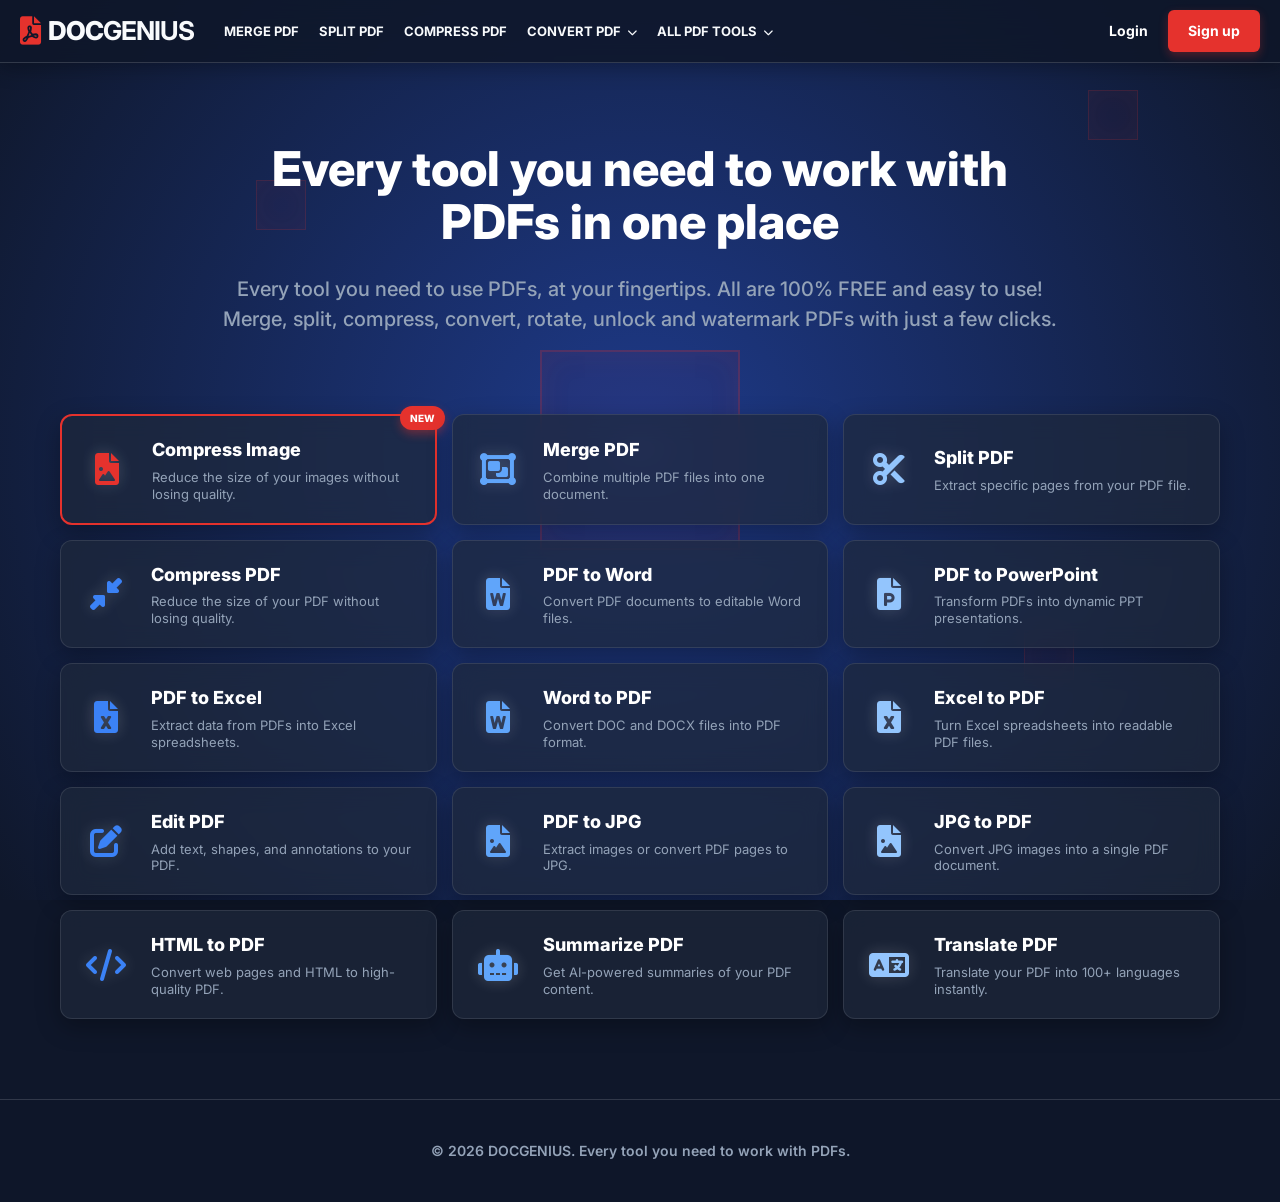
==== Backend/src/main/resources/static/index.html @ ec58b198 "Initial commit: DocGenius PDF Management Website" ====
<!DOCTYPE html>
<html lang="en">
<head>
    <meta charset="UTF-8">
    <meta name="viewport" content="width=device-width, initial-scale=1.0">
    <title>DocGenius - Every tool you need to work with PDFs</title>
    <link rel="stylesheet" href="style.css?v=1.1">
    <link rel="stylesheet" href="https://cdnjs.cloudflare.com/ajax/libs/font-awesome/6.0.0/css/all.min.css">
    <link href="https://fonts.googleapis.com/css2?family=Inter:wght@400;500;600;700;800&display=swap" rel="stylesheet">
</head>
<body>
    <div class="cube-container">
        <div class="cube">
            <div class="cube-face front">PDF</div>
            <div class="cube-face back">DOC</div>
            <div class="cube-face right">AI</div>
            <div class="cube-face left">GENIUS</div>
            <div class="cube-face top">DOCS</div>
            <div class="cube-face bottom">PDF</div>
        </div>
        <div class="small-cube c1">
            <div class="cube-face front"></div>
            <div class="cube-face back"></div>
            <div class="cube-face right"></div>
            <div class="cube-face left"></div>
            <div class="cube-face top"></div>
            <div class="cube-face bottom"></div>
        </div>
        <div class="small-cube c2">
            <div class="cube-face front"></div>
            <div class="cube-face back"></div>
            <div class="cube-face right"></div>
            <div class="cube-face left"></div>
            <div class="cube-face top"></div>
            <div class="cube-face bottom"></div>
        </div>
        <div class="small-cube c3">
            <div class="cube-face front"></div>
            <div class="cube-face back"></div>
            <div class="cube-face right"></div>
            <div class="cube-face left"></div>
            <div class="cube-face top"></div>
            <div class="cube-face bottom"></div>
        </div>
    </div>
    
    <nav class="navbar">
        <div class="nav-container" style="max-width: 1300px; margin: 0 auto; display: flex; align-items: center; justify-content: space-between; padding: 0 20px;">
            <div style="display: flex; align-items: center;">
                <a href="index.html" class="logo" style="text-decoration: none;">
                    <i class="fas fa-file-pdf"></i> <span>DOC<b>GENIUS</b></span>
                </a>
                <ul class="nav-menu">
                    <li><a href="tool.html?type=merge">MERGE PDF</a></li>
                    <li><a href="tool.html?type=split">SPLIT PDF</a></li>
                    <li><a href="tool.html?type=compress">COMPRESS PDF</a></li>
                    <li class="dropdown">
                        <a href="#">CONVERT PDF <i class="fas fa-chevron-down"></i></a>
                        <ul class="dropdown-menu">
                            <li><a href="tool.html?type=word-to-pdf"><i class="fas fa-file-word"></i> Word to PDF</a></li>
                            <li><a href="tool.html?type=jpg-to-pdf"><i class="fas fa-file-image"></i> JPG to PDF</a></li>
                            <li><a href="tool.html?type=excel-to-pdf"><i class="fas fa-file-excel"></i> Excel to PDF</a></li>
                            <li><a href="tool.html?type=html-to-pdf"><i class="fas fa-code"></i> HTML to PDF</a></li>
                            <li><a href="tool.html?type=pdf-to-word"><i class="fas fa-file-word"></i> PDF to Word</a></li>
                            <li><a href="tool.html?type=pdf-to-ppt"><i class="fas fa-file-powerpoint"></i> PDF to PPT</a></li>
                            <li><a href="tool.html?type=pdf-to-excel"><i class="fas fa-file-excel"></i> PDF to Excel</a></li>
                            <li><a href="tool.html?type=pdf-to-jpg"><i class="fas fa-file-image"></i> PDF to JPG</a></li>
                        </ul>
                    </li>
                    <li class="dropdown">
                        <a href="#">ALL PDF TOOLS <i class="fas fa-chevron-down"></i></a>
                        <ul class="dropdown-menu">
                            <li><a href="tool.html?type=merge"><i class="fas fa-object-group"></i> Merge PDF</a></li>
                            <li><a href="tool.html?type=split"><i class="fas fa-scissors"></i> Split PDF</a></li>
                            <li><a href="tool.html?type=compress"><i class="fas fa-compress-alt"></i> Compress PDF</a></li>
                            <li><a href="tool.html?type=edit"><i class="fas fa-edit"></i> Edit PDF</a></li>
                            <li><a href="tool.html?type=summarize"><i class="fas fa-robot"></i> Summarize PDF</a></li>
                            <li><a href="tool.html?type=translate"><i class="fas fa-language"></i> Translate PDF</a></li>
                        </ul>
                    </li>
                </ul>
            </div>
            <div class="nav-auth" id="navAuth">
                <a href="#" class="btn-login">Login</a>
                <a href="#" class="btn-signup">Sign up</a>
            </div>

            <!-- User Profile (Hidden by default) -->
            <div class="user-profile-container" id="userProfileContainer" style="display: none;">
                <div class="user-icon-btn" id="userIconBtn">
                    <i class="fas fa-user-circle"></i>
                </div>
                <div class="user-dropdown" id="userDropdown">
                    <div class="user-info-header">
                        <i class="fas fa-user-circle"></i>
                        <div class="user-details">
                            <span class="user-name">Vibhu Agarwal</span>
                            <span class="user-email">agarwalvibhu822@gmail.com</span>
                        </div>
                    </div>
                    <ul class="user-dropdown-menu">
                        <li><a href="#"><i class="fas fa-cog"></i> Account settings</a></li>
                        <li><a href="#"><i class="fas fa-users"></i> Team</a></li>
                        <li><a href="#"><i class="fas fa-signature"></i> Signatures</a></li>
                        <li><a href="#"><i class="fas fa-project-diagram"></i> Workflows</a></li>
                        <li><a href="#" class="premium-link"><i class="fas fa-star"></i> Upgrade to Premium</a></li>
                        <li class="divider"></li>
                        <li><a href="#" id="btnLogout"><i class="fas fa-sign-out-alt"></i> Log out</a></li>
                    </ul>
                </div>
            </div>
        </div>
    </nav>

    <header class="hero">
        <h1 id="heroTitle">Every tool you need to work with PDFs in one place</h1>
        <p id="heroText">Every tool you need to use PDFs, at your fingertips. All are 100% FREE and easy to use! Merge, split, compress, convert, rotate, unlock and watermark PDFs with just a few clicks.</p>
    </header>

    <main class="container" style="max-width: 1200px; margin: 40px auto; display: grid; grid-template-columns: repeat(auto-fill, minmax(280px, 1fr)); gap: 15px; padding: 0 20px;">
        <!-- Image Compressor (NEW POSITION - FIRST) -->
        <a href="tool.html?type=compress-image" class="card" id="imgCompressCard" style="border: 2px solid var(--primary-red); position: relative; overflow: visible;">
            <div style="position: absolute; top: -10px; right: -10px; background: var(--primary-red); color: white; padding: 4px 10px; border-radius: 20px; font-size: 10px; font-weight: 800; z-index: 10; box-shadow: 0 4px 10px rgba(229,50,45,0.4);">NEW</div>
            <div class="card-icon"><i class="fas fa-file-image" style="color: #e5322d;"></i></div>
            <div class="card-content">
                <h3>Compress Image</h3>
                <p>Reduce the size of your images without losing quality.</p>
            </div>
        </a>

        <!-- Merge PDF -->
        <a href="tool.html?type=merge" class="card">
            <div class="card-icon"><i class="fas fa-object-group" style="color: #60a5fa;"></i></div>
            <div class="card-content">
                <h3>Merge PDF</h3>
                <p>Combine multiple PDF files into one document.</p>
            </div>
        </a>

        <!-- Split PDF -->
        <a href="tool.html?type=split" class="card">
            <div class="card-icon"><i class="fas fa-scissors" style="color: #93c5fd;"></i></div>
            <div class="card-content">
                <h3>Split PDF</h3>
                <p>Extract specific pages from your PDF file.</p>
            </div>
        </a>

        <!-- Compress PDF -->
        <a href="tool.html?type=compress" class="card">
            <div class="card-icon"><i class="fas fa-compress-alt" style="color: #3b82f6;"></i></div>
            <div class="card-content">
                <h3>Compress PDF</h3>
                <p>Reduce the size of your PDF without losing quality.</p>
            </div>
        </a>

        <!-- PDF to Word -->
        <a href="tool.html?type=pdf-to-word" class="card">
            <div class="card-icon"><i class="fas fa-file-word" style="color: #60a5fa;"></i></div>
            <div class="card-content">
                <h3>PDF to Word</h3>
                <p>Convert PDF documents to editable Word files.</p>
            </div>
        </a>

        <!-- PDF to PowerPoint -->
        <a href="tool.html?type=pdf-to-ppt" class="card">
            <div class="card-icon"><i class="fas fa-file-powerpoint" style="color: #93c5fd;"></i></div>
            <div class="card-content">
                <h3>PDF to PowerPoint</h3>
                <p>Transform PDFs into dynamic PPT presentations.</p>
            </div>
        </a>

        <!-- PDF to Excel -->
        <a href="tool.html?type=pdf-to-excel" class="card">
            <div class="card-icon"><i class="fas fa-file-excel" style="color: #3b82f6;"></i></div>
            <div class="card-content">
                <h3>PDF to Excel</h3>
                <p>Extract data from PDFs into Excel spreadsheets.</p>
            </div>
        </a>

        <!-- Word to PDF -->
        <a href="tool.html?type=word-to-pdf" class="card">
            <div class="card-icon"><i class="fas fa-file-word" style="color: #60a5fa;"></i></div>
            <div class="card-content">
                <h3>Word to PDF</h3>
                <p>Convert DOC and DOCX files into PDF format.</p>
            </div>
        </a>

        <!-- Excel to PDF -->
        <a href="tool.html?type=excel-to-pdf" class="card">
            <div class="card-icon"><i class="fas fa-file-excel" style="color: #93c5fd;"></i></div>
            <div class="card-content">
                <h3>Excel to PDF</h3>
                <p>Turn Excel spreadsheets into readable PDF files.</p>
            </div>
        </a>

        <!-- Edit PDF -->
        <a href="tool.html?type=edit" class="card">
            <div class="card-icon"><i class="fas fa-edit" style="color: #3b82f6;"></i></div>
            <div class="card-content">
                <h3>Edit PDF</h3>
                <p>Add text, shapes, and annotations to your PDF.</p>
            </div>
        </a>

        <!-- PDF to JPG -->
        <a href="tool.html?type=pdf-to-jpg" class="card">
            <div class="card-icon"><i class="fas fa-file-image" style="color: #60a5fa;"></i></div>
            <div class="card-content">
                <h3>PDF to JPG</h3>
                <p>Extract images or convert PDF pages to JPG.</p>
            </div>
        </a>

        <!-- JPG to PDF -->
        <a href="tool.html?type=jpg-to-pdf" class="card">
            <div class="card-icon"><i class="fas fa-file-image" style="color: #93c5fd;"></i></div>
            <div class="card-content">
                <h3>JPG to PDF</h3>
                <p>Convert JPG images into a single PDF document.</p>
            </div>
        </a>

        <!-- HTML to PDF -->
        <a href="tool.html?type=html-to-pdf" class="card">
            <div class="card-icon"><i class="fas fa-code" style="color: #3b82f6;"></i></div>
            <div class="card-content">
                <h3>HTML to PDF</h3>
                <p>Convert web pages and HTML to high-quality PDF.</p>
            </div>
        </a>

        <!-- Summarize PDF -->
        <a href="tool.html?type=summarize" class="card">
            <div class="card-icon"><i class="fas fa-robot" style="color: #60a5fa;"></i></div>
            <div class="card-content">
                <h3>Summarize PDF</h3>
                <p>Get AI-powered summaries of your PDF content.</p>
            </div>
        </a>

        <!-- Translate PDF -->
        <a href="tool.html?type=translate" class="card">
            <div class="card-icon"><i class="fas fa-language" style="color: #93c5fd;"></i></div>
            <div class="card-content">
                <h3>Translate PDF</h3>
                <p>Translate your PDF into 100+ languages instantly.</p>
            </div>
        </a>


    </main>

    <footer class="tool-footer" style="padding: 40px 0; background: var(--glass); margin-top: 80px; border-top: 1px solid var(--glass-border);">
        <div style="max-width: 1200px; margin: 0 auto; text-align: center; color: var(--text-muted); font-size: 14px; font-weight: 600;">
            <p>&copy; 2026 DOCGENIUS. Every tool you need to work with PDFs.</p>
        </div>
    </footer>

    <!-- Google Account Chooser Modal -->
    <div id="googleChooserModal" class="modal">
        <div class="modal-content google-chooser">
            <div class="google-header">
                <img src="https://www.gstatic.com/firebasejs/ui/2.0.0/images/auth/google.svg" alt="Google">
                <span>Sign in with Google</span>
            </div>
            <div class="chooser-container">
                <div class="chooser-logo">
                    <i class="fas fa-file-pdf"></i> <span>DOC<b>GENIUS</b></span>
                </div>
                <h3>Choose an account</h3>
                <p>to continue to <b>DocGenius</b></p>

                <div class="account-list">
                    <div class="account-item" onclick="simulateLogin('Vibhu Agarwal', 'agarwalvibhu822@gmail.com')">
                        <div class="account-avatar">V</div>
                        <div class="account-info">
                            <span class="account-name">Vibhu Agarwal</span>
                            <span class="account-email">agarwalvibhu822@gmail.com</span>
                        </div>
                    </div>
                    <div class="account-item" onclick="simulateLogin('Vibhu Agarwal', 'vibhu10a11056@gmail.com')">
                        <div class="account-avatar">V</div>
                        <div class="account-info">
                            <span class="account-name">Vibhu Agarwal</span>
                            <span class="account-email">vibhu10a11056@gmail.com</span>
                        </div>
                    </div>
                    <div class="account-item" onclick="simulateLogin('Movies', 'cinemaentertainment387@gmail.com')">
                        <div class="account-avatar">M</div>
                        <div class="account-info">
                            <span class="account-name">Movies</span>
                            <span class="account-email">cinemaentertainment387@gmail.com</span>
                        </div>
                    </div>
                </div>

                <div class="use-another">
                    <i class="fas fa-user-circle"></i>
                    <span>Use another account</span>
                </div>

                <div class="chooser-footer">
                    Before using this app, you can review DocGenius's <a href="#">Privacy Policy</a> and <a href="#">Terms of Service</a>.
                </div>
            </div>
        </div>
    </div>
    <!-- Forgot Password Modal -->
    <div id="forgotPasswordModal" class="modal">
        <div class="modal-content auth-modal">
            <span class="close-modal">&times;</span>
            <div class="auth-container">
                <div class="auth-logo">
                    <i class="fas fa-file-pdf"></i> <span>DOC<b>GENIUS</b></span>
                </div>
                <h2>Reset your password</h2>
                <p class="auth-description">Enter your email and check your inbox for instructions. Please also check your spam folder.</p>
                
                <form id="forgotPasswordForm">
                    <div class="input-group">
                        <i class="far fa-envelope"></i>
                        <input type="email" id="forgotEmail" placeholder="Your email" required>
                    </div>
                    
                    <button type="submit" class="btn-auth-submit">Send</button>
                </form>

                <p class="auth-footer">
                    Already member? <a href="#" id="backToLogin">Log in</a>
                </p>
            </div>
        </div>
    </div>
    <div id="loginModal" class="modal">
        <div class="modal-content auth-modal">
            <span class="close-modal">&times;</span>
            <div class="auth-container">
                <h2 id="authTitle">Login to your account</h2>
                
                <div class="social-auth">
                    <button class="btn-google">
                        <img src="https://www.gstatic.com/firebasejs/ui/2.0.0/images/auth/google.svg" alt="Google">
                        <span>Google</span>
                    </button>
                </div>

                <div class="auth-divider">
                    <span>or</span>
                </div>

                <form id="authForm">
                    <div class="input-group">
                        <i class="far fa-envelope"></i>
                        <input type="email" id="authEmail" placeholder="Enter your email" required>
                    </div>
                    <div class="input-group">
                        <i class="fas fa-lock"></i>
                        <input type="password" id="authPassword" placeholder="Password" required>
                    </div>
                    
                    <a href="#" class="forgot-link">Forgot your password?</a>
                    
                    <button type="submit" id="authSubmitBtn" class="btn-auth-submit">Log in</button>
                </form>

                <p class="auth-footer">
                    <span id="authFooterText">Don't have an account?</span> 
                    <a href="#" id="toggleAuth">Create an account</a>
                </p>
            </div>
        </div>
    </div>

    <script src="script.js"></script>
</body>
</html>
---- Backend/src/main/resources/static/style.css ----
:root {
    --primary-red: #e5322d;
    --primary-dark: #c02824;
    --text-dark: #f8fafc;
    --text-muted: #94a3b8;
    --bg-deep: #0f172a;
    --white: #ffffff;
    --border-color: rgba(255, 255, 255, 0.1);
    --shadow: 0 10px 30px rgba(0, 0, 0, 0.3);
    --glass: rgba(15, 23, 42, 0.85);
    --glass-border: rgba(255, 255, 255, 0.15);
}

* {
    margin: 0;
    padding: 0;
    box-sizing: border-box;
}

body {
    font-family: 'Inter', sans-serif;
    background: transparent;
    color: var(--text-dark);
    line-height: 1.6;
    min-height: 100vh;
    position: relative;
    overflow-x: hidden;
}

html {
    background: var(--bg-deep);
}

/* 3D Cube Background */
.cube-container {
    position: fixed;
    top: 0;
    left: 0;
    width: 100%;
    height: 100%;
    z-index: -1;
    perspective: 1000px;
    background: radial-gradient(circle at center, #1e3a8a 0%, #0f172a 100%);
    overflow: hidden;
}

.cube {
    position: absolute;
    width: 200px;
    height: 200px;
    top: 50%;
    left: 50%;
    margin-top: -100px;
    margin-left: -100px;
    transform-style: preserve-3d;
    animation: rotateCube 20s infinite linear;
    opacity: 0.4;
}

.cube-face {
    position: absolute;
    width: 200px;
    height: 200px;
    border: 2px solid rgba(229, 50, 45, 0.4);
    background: rgba(229, 50, 45, 0.05);
    display: flex;
    align-items: center;
    justify-content: center;
    font-size: 20px;
    box-shadow: inset 0 0 30px rgba(229, 50, 45, 0.1);
    color: rgba(255, 255, 255, 0.2);
}

.front  { transform: rotateY(0deg) translateZ(100px); }
.back   { transform: rotateY(180deg) translateZ(100px); }
.right  { transform: rotateY(90deg) translateZ(100px); }
.left   { transform: rotateY(-90deg) translateZ(100px); }
.top    { transform: rotateX(90deg) translateZ(100px); }
.bottom { transform: rotateX(-90deg) translateZ(100px); }

@keyframes rotateCube {
    0% { transform: rotateX(0deg) rotateY(0deg) rotateZ(0deg) translate(0, 0); }
    25% { transform: rotateX(90deg) rotateY(45deg) rotateZ(30deg) translate(100px, -50px); }
    50% { transform: rotateX(180deg) rotateY(90deg) rotateZ(60deg) translate(-50px, 100px); }
    75% { transform: rotateX(270deg) rotateY(135deg) rotateZ(90deg) translate(-100px, -50px); }
    100% { transform: rotateX(360deg) rotateY(180deg) rotateZ(120deg) translate(0, 0); }
}

/* Floating small cubes */
.small-cube {
    position: absolute;
    width: 50px;
    height: 50px;
    transform-style: preserve-3d;
    animation: floatCube 15s infinite ease-in-out;
    opacity: 0.3;
}

.small-cube .cube-face {
    width: 50px;
    height: 50px;
    border-width: 1px;
}

.small-cube.c1 { top: 20%; left: 20%; animation-delay: 0s; }
.small-cube.c2 { top: 70%; left: 80%; animation-delay: -5s; }
.small-cube.c3 { top: 10%; left: 85%; animation-delay: -10s; }

@keyframes floatCube {
    0%, 100% { transform: translateY(0) rotateX(0) rotateY(0); }
    50% { transform: translateY(-100px) rotateX(180deg) rotateY(180deg); }
}

.nav-menu li {
    position: relative;
}

.dropdown-menu {
    position: absolute;
    top: 100%;
    left: 0;
    background: rgba(15, 23, 42, 0.95);
    backdrop-filter: blur(20px);
    min-width: 220px;
    padding: 10px 0;
    border-radius: 12px;
    border: 1px solid rgba(255, 255, 255, 0.1);
    box-shadow: 0 10px 30px rgba(0,0,0,0.5);
    display: none;
    z-index: 1001;
    list-style: none;
    margin: 0;
}

.nav-menu li:hover .dropdown-menu {
    display: block;
    animation: fadeInDown 0.3s ease;
}

@keyframes fadeInDown {
    from { opacity: 0; transform: translateY(-10px); }
    to { opacity: 1; transform: translateY(0); }
}

.dropdown-menu li {
    padding: 0;
}

.dropdown-menu a {
    display: flex;
    align-items: center;
    gap: 12px;
    padding: 12px 20px;
    color: #fff !important;
    font-size: 13px !important;
    font-weight: 600 !important;
    text-transform: none !important;
    transition: all 0.2s ease;
}

.dropdown-menu a:hover {
    background: rgba(37, 99, 235, 0.2);
    color: #60a5fa !important;
    padding-left: 25px;
}

.dropdown-menu i {
    width: 20px;
    font-size: 16px;
    color: #60a5fa;
}

/* Modal Styles */
.modal {
    display: none;
    position: fixed;
    z-index: 2000;
    left: 0;
    top: 0;
    width: 100%;
    height: 100%;
    background-color: rgba(0,0,0,0.6);
    backdrop-filter: blur(5px);
}

.modal-content {
    background-color: #ffffff !important;
    margin: 10vh auto;
    padding: 0;
    border-radius: 12px;
    width: 100%;
    max-width: 450px;
    position: relative;
    box-shadow: 0 15px 50px rgba(0,0,0,0.3);
    overflow: hidden;
}

.auth-modal {
    background-color: #ffffff !important;
    color: #333333 !important;
}

.auth-container h2 {
    font-size: 24px;
    font-weight: 700;
    margin-bottom: 20px;
    color: #333;
}

.auth-description {
    font-size: 14px;
    color: #666;
    margin-bottom: 25px;
    line-height: 1.5;
}

.close-modal {
    position: absolute;
    right: 20px;
    top: 15px;
    color: #999999 !important;
    font-size: 28px;
    font-weight: bold;
    cursor: pointer;
    z-index: 10;
}

.close-modal:hover {
    color: #333333 !important;
}

.auth-container {
    padding: 40px;
    text-align: center;
    background-color: #ffffff !important;
}

.social-auth {
    display: flex;
    justify-content: center;
    margin-bottom: 25px;
}

.btn-google {
    display: flex;
    align-items: center;
    justify-content: center;
    gap: 10px;
    width: 100%;
    max-width: 250px;
    margin: 0 auto;
    padding: 12px;
    border: 1px solid #ddd;
    border-radius: 6px;
    background: #ffffff !important;
    color: #555555 !important;
    font-weight: 600;
    font-size: 16px;
    cursor: pointer;
    transition: all 0.3s ease;
}

.btn-google:hover {
    background: #f8f9fa !important;
    border-color: #ccc;
    box-shadow: 0 2px 8px rgba(0,0,0,0.1);
}

.btn-google img {
    width: 20px !important;
    height: 20px !important;
    object-fit: contain;
}

.auth-divider {
    position: relative;
    margin: 25px 0;
    text-align: center;
}

.auth-divider::before {
    content: "";
    position: absolute;
    top: 50%;
    left: 0;
    width: 100%;
    height: 1px;
    background: #eee;
    z-index: 1;
}

.auth-divider span {
    position: relative;
    background: #fff;
    padding: 0 15px;
    color: #999;
    font-size: 14px;
    z-index: 2;
}

.input-group {
    position: relative;
    margin-bottom: 15px;
}

.input-group i {
    position: absolute;
    left: 15px;
    top: 50%;
    transform: translateY(-50%);
    color: #999;
}

.input-group input {
    width: 100%;
    padding: 12px 15px 12px 45px;
    border: 1px solid #ddd;
    border-radius: 6px;
    font-size: 15px;
    outline: none;
    transition: all 0.3s ease;
    background: #fff !important;
    color: #333 !important;
}

.input-group input:focus {
    border-color: var(--primary-red);
    box-shadow: 0 0 0 3px rgba(229, 50, 45, 0.1);
}

.forgot-link {
    display: block;
    text-align: center;
    margin: 15px 0 25px;
    color: var(--primary-red);
    text-decoration: none;
    font-size: 14px;
    font-weight: 500;
}

.forgot-link:hover {
    text-decoration: underline;
}

.btn-auth-submit {
    width: 100%;
    padding: 14px;
    background: var(--primary-red);
    color: #fff;
    border: none;
    border-radius: 6px;
    font-size: 16px;
    font-weight: 700;
    cursor: pointer;
    transition: all 0.3s ease;
    box-shadow: 0 4px 12px rgba(229, 50, 45, 0.2);
}

.btn-auth-submit:hover {
    background: var(--primary-dark);
    transform: translateY(-1px);
    box-shadow: 0 6px 15px rgba(229, 50, 45, 0.3);
}

.auth-footer {
    margin-top: 30px;
    font-size: 14px;
    color: #666;
}

.auth-footer a {
    color: var(--primary-red);
    text-decoration: none;
    font-weight: 600;
}

.auth-footer a:hover {
    text-decoration: underline;
}
/* Summary Workspace Styles */
#summaryWorkspaceSection:not(.active) {
    display: none;
}

.summary-layout {
    display: flex;
    width: 100%;
    height: 100%;
    background: #111827; /* Darker background for modern feel */
}

.summary-pdf-view {
    flex: 1;
    background: #374151;
    overflow-y: auto;
    display: flex;
    flex-direction: column;
    align-items: center;
    position: relative;
}

.viewer-controls {
    position: sticky;
    top: 0;
    z-index: 10;
    background: rgba(17, 24, 39, 0.9);
    backdrop-filter: blur(10px);
    width: 100%;
    padding: 10px 20px;
    display: flex;
    align-items: center;
    justify-content: center;
    gap: 20px;
    border-bottom: 1px solid rgba(255, 255, 255, 0.1);
    color: #fff;
    font-size: 14px;
}

.btn-icon {
    background: transparent;
    border: none;
    color: #fff;
    cursor: pointer;
    padding: 8px;
    border-radius: 4px;
    transition: background 0.2s;
}

.btn-icon:hover {
    background: rgba(255, 255, 255, 0.1);
}

.zoom-controls {
    display: flex;
    align-items: center;
    gap: 10px;
    margin-left: 20px;
    padding-left: 20px;
    border-left: 1px solid rgba(255, 255, 255, 0.1);
}

.pdf-container {
    padding: 40px;
    display: flex;
    flex-direction: column;
    align-items: center;
    gap: 20px;
    width: 100%;
}

.pdf-container canvas {
    box-shadow: 0 20px 50px rgba(0,0,0,0.5);
    background: white;
    max-width: 100%;
}

.summary-ai-pane {
    width: 450px;
    background: #ffffff;
    display: flex;
    flex-direction: column;
    box-shadow: -10px 0 30px rgba(0,0,0,0.2);
    z-index: 5;
    color: #1f2937;
}

.summary-tabs {
    display: flex;
    background: #f3f4f6;
    padding: 5px;
}

.tab-btn {
    flex: 1;
    padding: 12px;
    border: none;
    background: transparent;
    font-weight: 700;
    font-size: 14px;
    color: #6b7280;
    cursor: pointer;
    border-radius: 6px;
    transition: all 0.3s;
}

.tab-btn.active {
    background: #ffffff;
    color: var(--primary-red);
    box-shadow: 0 2px 8px rgba(0,0,0,0.05);
}

.tab-content {
    display: none;
    flex: 1;
    flex-direction: column;
    overflow: hidden;
}

.tab-content.active {
    display: flex;
}

/* Translation Sidebar Styles */
.lang-group {
    margin-bottom: 20px;
}

.lang-group label {
    display: block;
    font-size: 14px;
    font-weight: 600;
    margin-bottom: 8px;
    color: #cbd5e1;
}

.lang-select {
    width: 100%;
    padding: 12px;
    background: rgba(255, 255, 255, 0.1);
    border: 1px solid rgba(255, 255, 255, 0.2);
    border-radius: 8px;
    color: #fff;
    font-size: 15px;
    outline: none;
    cursor: pointer;
    appearance: none;
    background-image: url("data:image/svg+xml;charset=UTF-8,%3csvg xmlns='http://www.w3.org/2000/svg' viewBox='0 0 24 24' fill='none' stroke='white' stroke-width='2' stroke-linecap='round' stroke-linejoin='round'%3e%3cpolyline points='6 9 12 15 18 9'%3e%3c/polyline%3e%3c/svg%3e");
    background-repeat: no-repeat;
    background-position: right 15px center;
    background-size: 14px;
    padding-right: 40px;
}

.lang-select option {
    background: #1e293b;
    color: #fff;
}

.swap-btn-container {
    display: flex;
    justify-content: center;
    margin: -10px 0 10px;
}

.swap-btn {
    background: var(--primary-red);
    color: #fff;
    border: none;
    width: 36px;
    height: 36px;
    border-radius: 50%;
    display: flex;
    align-items: center;
    justify-content: center;
    cursor: pointer;
    box-shadow: 0 4px 10px rgba(229, 50, 45, 0.3);
    transition: all 0.3s;
    z-index: 2;
}

.swap-btn:hover {
    transform: rotate(180deg) scale(1.1);
    background: var(--primary-dark);
}

.layout-section {
    margin-top: 30px;
    border-top: 1px solid rgba(255, 255, 255, 0.1);
    padding-top: 20px;
}

.layout-section h3 {
    font-size: 14px;
    text-transform: uppercase;
    color: #94a3b8;
    margin-bottom: 15px;
    letter-spacing: 1px;
}

.layout-option {
    display: flex;
    gap: 15px;
    padding: 15px;
    background: rgba(255, 255, 255, 0.05);
    border-radius: 10px;
    border: 1px solid rgba(255, 255, 255, 0.1);
    cursor: pointer;
}

.layout-option.active {
    border-color: var(--primary-red);
    background: rgba(229, 50, 45, 0.1);
}

.radio-circle {
    width: 20px;
    height: 20px;
    border: 2px solid #94a3b8;
    border-radius: 50%;
    margin-top: 2px;
    position: relative;
}

.layout-option.active .radio-circle {
    border-color: var(--primary-red);
}

.layout-option.active .radio-circle::after {
    content: "";
    position: absolute;
    top: 50%;
    left: 50%;
    transform: translate(-50%, -50%);
    width: 10px;
    height: 10px;
    background: var(--primary-red);
    border-radius: 50%;
}

.layout-text b {
    display: block;
    font-size: 15px;
    margin-bottom: 5px;
}

.layout-text p {
    font-size: 12px;
    color: #94a3b8;
    line-height: 1.4;
}

.btn-translate {
    display: flex;
    align-items: center;
    justify-content: center;
    gap: 15px;
    background: var(--primary-red);
    color: #fff;
    border: none;
    padding: 20px;
    font-size: 18px;
    font-weight: 700;
    cursor: pointer;
    transition: all 0.3s;
    width: 100%;
    border-radius: 0 0 15px 15px;
}

.btn-translate:hover {
    background: var(--primary-dark);
}

/* Info Box */
.info-box {
    display: flex;
    gap: 12px;
    padding: 15px;
    background: rgba(37, 99, 235, 0.1);
    border-radius: 10px;
    border: 1px solid rgba(37, 99, 235, 0.2);
    margin-bottom: 25px;
}

.info-box i {
    color: #60a5fa;
    margin-top: 3px;
}

.info-box span {
    font-size: 13px;
    color: #cbd5e1;
    line-height: 1.5;
}

/* ... existing styles ... */

.summary-header, .chat-header {
    padding: 25px 30px;
    border-bottom: 1px solid #f3f4f6;
}

.ai-badge {
    display: inline-flex;
    align-items: center;
    gap: 6px;
    background: #fee2e2;
    color: #ef4444;
    padding: 4px 12px;
    border-radius: 20px;
    font-size: 10px;
    font-weight: 800;
    margin-bottom: 12px;
    text-transform: uppercase;
}

.summary-header h2, .chat-header h3 {
    font-size: 20px;
    font-weight: 800;
    color: #111827;
}

.summary-content-scroll {
    flex: 1;
    overflow-y: auto;
    padding: 30px;
}

.summary-points {
    list-style: none;
    padding: 0;
}

.summary-points li {
    position: relative;
    padding-left: 28px;
    margin-bottom: 18px;
    font-size: 15px;
    line-height: 1.6;
    color: #4b5563;
}

.summary-points li::before {
    content: "\f058"; /* FontAwesome check-circle */
    font-family: "Font Awesome 6 Free";
    font-weight: 900;
    position: absolute;
    left: 0;
    color: #10b981;
    font-size: 18px;
}

.summary-actions {
    padding: 20px 30px;
    border-top: 1px solid #f3f4f6;
}

.chat-history {
    flex: 1;
    overflow-y: auto;
    padding: 20px;
    display: flex;
    flex-direction: column;
    gap: 15px;
    background: #f9fafb;
}

.chat-msg {
    max-width: 85%;
    padding: 12px 16px;
    border-radius: 12px;
    font-size: 14px;
    line-height: 1.5;
    position: relative;
}

.chat-msg.user {
    align-self: flex-end;
    background: var(--primary-red);
    color: white;
    border-bottom-right-radius: 2px;
}

.chat-msg.ai {
    align-self: flex-start;
    background: white;
    color: #1f2937;
    border: 1px solid #e5e7eb;
    border-bottom-left-radius: 2px;
    box-shadow: 0 2px 5px rgba(0,0,0,0.05);
}

.chat-input-wrapper {
    padding: 20px;
    background: white;
    border-top: 1px solid #f3f4f6;
}

.chat-input-container {
    display: flex;
    align-items: center;
    background: #f3f4f6;
    border-radius: 12px;
    padding: 8px 12px;
    gap: 10px;
}

#chatInput {
    flex: 1;
    border: none;
    background: transparent;
    padding: 8px;
    font-size: 14px;
    outline: none;
    color: #1f2937;
}

.btn-send-chat {
    width: 35px;
    height: 35px;
    border-radius: 8px;
    background: var(--primary-red);
    color: white;
    border: none;
    cursor: pointer;
    display: flex;
    align-items: center;
    justify-content: center;
    transition: all 0.3s;
}

.btn-send-chat:hover {
    background: var(--primary-dark);
    transform: scale(1.05);
}

/* HTML to PDF Workspace Styles */
#htmlWorkspaceSection:not(.active) {
    display: none;
}

.html-layout {
    display: flex;
    width: 100%;
    height: 100%;
    background: #f8f9fa;
}

.html-preview-view {
    flex: 1;
    background: #525659;
    display: flex;
    flex-direction: column;
    overflow: hidden;
}

.preview-status-bar {
    background: #333;
    padding: 8px 20px;
    display: flex;
    align-items: center;
    gap: 10px;
    color: #fff;
    font-size: 12px;
}

.status-dot {
    width: 8px;
    height: 8px;
    background: #10b981;
    border-radius: 50%;
}

.html-preview-container {
    flex: 1;
    padding: 20px;
    overflow-y: auto;
    display: flex;
    justify-content: center;
    background: #4b5563; /* Slightly darker to make the mockup pop */
}

.website-mockup {
    width: 100%;
    max-width: 1200px; /* Increased width */
    background: #fff;
    border-radius: 8px;
    box-shadow: 0 30px 60px rgba(0,0,0,0.4);
    display: flex;
    flex-direction: column;
    overflow: hidden;
    height: fit-content;
    min-height: 85vh; /* Much taller */
    align-self: flex-start;
}

.mockup-header {
    background: #f1f3f4;
    padding: 10px 15px;
    display: flex;
    align-items: center;
    gap: 15px;
    border-bottom: 1px solid #ddd;
}

.mockup-dots {
    display: flex;
    gap: 6px;
}

.mockup-dots span {
    width: 10px;
    height: 10px;
    border-radius: 50%;
    background: #ccc;
}

.mockup-address {
    flex: 1;
    background: #fff;
    border-radius: 15px;
    padding: 4px 15px;
    font-size: 12px;
    color: #666;
    border: 1px solid #ddd;
}

.mockup-body {
    flex: 1;
    position: relative;
    background: #fff;
    min-height: 800px;
    display: flex;
    flex-direction: column;
}

#htmlPreviewImage {
    width: 100%;
    height: auto;
    display: block;
    object-fit: contain;
}

.loader-spinner {
    width: 40px;    height: 40px;
    border: 4px solid #f3f4f6;
    border-top: 4px solid var(--primary-red);
    border-radius: 50%;
    animation: spin 1s linear infinite;
    margin-bottom: 20px;
}

@keyframes spin {
    0% { transform: rotate(0deg); }
    100% { transform: rotate(360deg); }
}

.preview-overlay {
    position: absolute;
    top: 0;
    left: 0;
    width: 100%;
    height: 100%;
    background: #fff;
    display: flex;
    flex-direction: column;
    align-items: center;
    justify-content: center;
    gap: 10px;
    color: #4b5563;
    z-index: 5;
}

.preview-overlay i {
    font-size: 48px;
}

.html-settings-pane {
    width: 400px;
    background: #fff;
    border-left: 1px solid #ddd;
    display: flex;
    flex-direction: column;
    box-shadow: -5px 0 20px rgba(0,0,0,0.05);
}

.settings-header {
    padding: 25px 30px;
    border-bottom: 1px solid #eee;
}

.settings-header h2 {
    font-size: 20px;
    font-weight: 800;
    color: #333;
}

.settings-content {
    flex: 1;
    padding: 30px;
    overflow-y: auto;
}

.setting-group {
    margin-bottom: 25px;
}

.setting-group label {
    display: block;
    font-size: 14px;
    font-weight: 700;
    color: #666;
    margin-bottom: 10px;
    text-transform: uppercase;
    letter-spacing: 0.5px;
}

.url-display-box {
    display: flex;
    align-items: center;
    justify-content: space-between;
    background: #f9fafb;
    border: 1px solid #e5e7eb;
    padding: 10px 15px;
    border-radius: 8px;
    font-size: 14px;
    color: #111827;
}

.btn-edit-url {
    background: transparent;
    border: none;
    color: var(--primary-red);
    cursor: pointer;
    font-size: 16px;
    padding: 4px;
}

.settings-select {
    width: 100%;
    padding: 12px;
    border: 1px solid #e5e7eb;
    border-radius: 8px;
    font-size: 14px;
    outline: none;
    background: #fff;
}

.checkbox-group {
    display: flex;
    align-items: center;
    gap: 10px;
    font-size: 14px;
    color: #4b5563;
}

.checkbox-group i {
    color: #9ca3af;
    cursor: help;
}

.orientation-toggle {
    display: flex;
    gap: 10px;
}

.orient-option {
    flex: 1;
    display: flex;
    flex-direction: column;
    align-items: center;
    justify-content: center;
    gap: 10px;
    padding: 15px;
    border: 2px solid #f3f4f6;
    border-radius: 12px;
    cursor: pointer;
    transition: all 0.2s;
}

.orient-option i {
    font-size: 24px;
    color: #9ca3af;
}

.orient-option span {
    font-size: 12px;
    font-weight: 700;
    color: #9ca3af;
}

.orient-option.active {
    border-color: var(--primary-red);
    background: #fff5f5;
}

.orient-option.active i, .orient-option.active span {
    color: var(--primary-red);
}

.landscape-icon {
    transform: rotate(90deg);
}

.settings-footer {
    padding: 30px;
    border-top: 1px solid #eee;
}

/* HTML Modal Styles */
.html-modal {
    max-width: 600px !important;
}

.html-modal-container {
    padding: 30px 40px;
}

.html-modal-container h2 {
    font-size: 24px;
    margin-bottom: 25px;
    color: #333;
    text-align: center;
}

.html-modal-tabs {
    display: flex;
    border-bottom: 1px solid #eee;
    margin-bottom: 25px;
}

.html-tab {
    padding: 10px 20px;
    font-weight: 700;
    color: #666;
    border-bottom: 2px solid transparent;
    cursor: pointer;
}

.html-tab.active {
    color: var(--primary-red);
    border-bottom-color: var(--primary-red);
}

.html-modal-body p {
    font-size: 14px;
    font-weight: 600;
    color: #555;
    margin-bottom: 10px;
}

.url-input-wrapper {
    position: relative;
    display: flex;
    align-items: center;
}

.url-input-wrapper i {
    position: absolute;
    left: 15px;
    color: #999;
}

.url-input-wrapper input {
    width: 100%;
    padding: 14px 15px 14px 45px;
    border: 1px solid #ddd;
    border-radius: 8px;
    font-size: 16px;
    outline: none;
}

.url-input-wrapper input:focus {
    border-color: var(--primary-red);
}

.html-modal-footer {
    margin-top: 30px;
    display: flex;
    justify-content: flex-end;
}

.html-modal-footer .btn-auth-submit {
    width: auto;
    padding: 12px 40px;
}

.nav-auth {
    display: flex;
    align-items: center;
    gap: 20px;
}

.btn-login {
    text-decoration: none;
    color: #fff;
    font-size: 14px;
    font-weight: 700;
}

.btn-signup {
    background: var(--primary-red);
    color: #fff;
    padding: 10px 20px;
    border-radius: 6px;
    text-decoration: none;
    font-weight: 700;
    font-size: 14px;
    box-shadow: 0 4px 10px rgba(229, 50, 45, 0.3);
    transition: all 0.3s ease;
}

.btn-signup:hover {
    background: var(--primary-dark);
    transform: translateY(-1px);
}

.user-profile-container {
    position: relative;
    display: flex;
    align-items: center;
}

.user-icon-btn {
    font-size: 32px;
    color: #fff;
    cursor: pointer;
    opacity: 0.9;
    transition: opacity 0.3s;
}

.user-icon-btn:hover {
    opacity: 1;
}

.user-dropdown {
    display: none;
    position: absolute;
    top: 100%;
    right: 0;
    width: 280px;
    background: #fff;
    border-radius: 12px;
    box-shadow: 0 10px 40px rgba(0,0,0,0.2);
    margin-top: 15px;
    z-index: 1002;
    overflow: hidden;
    animation: fadeInDown 0.3s ease;
}

.user-dropdown.active {
    display: block;
}

.user-info-header {
    padding: 20px;
    background: #f8f9fa;
    display: flex;
    align-items: center;
    gap: 15px;
    border-bottom: 1px solid #eee;
}

.user-info-header i {
    font-size: 40px;
    color: #ccc;
}

.user-details {
    display: flex;
    flex-direction: column;
}

.user-name {
    font-weight: 700;
    color: #333;
    font-size: 15px;
}

.user-email {
    font-size: 12px;
    color: #777;
}

.user-dropdown-menu {
    list-style: none;
    padding: 10px 0;
}

.user-dropdown-menu li a {
    display: flex;
    align-items: center;
    gap: 12px;
    padding: 12px 20px;
    color: #555;
    text-decoration: none;
    font-size: 14px;
    font-weight: 500;
    transition: all 0.2s;
}

.user-dropdown-menu li a:hover {
    background: #f0f4ff;
    color: var(--primary-red);
}

.user-dropdown-menu i {
    width: 20px;
    color: #999;
}

.premium-link {
    color: #d4af37 !important;
}

.premium-link i {
    color: #d4af37 !important;
}

.divider {
    height: 1px;
    background: #eee;
    margin: 10px 0;
}

/* Google Chooser Modal */
.google-chooser {
    max-width: 480px !important;
    background: #1a1a1a !important;
    color: #fff !important;
    border-radius: 8px !important;
}

.google-header {
    display: flex; 
    align-items: center;
    gap: 10px;
    padding: 15px 20px;
    border-bottom: 1px solid #333;
    font-size: 14px;
}

.google-header img {
    width: 18px;
}

.chooser-container {
    padding: 40px;
    text-align: center;
}

.chooser-logo {
    font-size: 24px;
    margin-bottom: 20px;
}

.chooser-logo i {
    color: var(--primary-red);
}

.chooser-container h3 {
    font-size: 24px;
    margin-bottom: 5px;
}

.chooser-container p {
    color: #aaa;
    margin-bottom: 30px;
}

.account-list {
    text-align: left;
    margin-bottom: 20px;
}

.account-item {
    display: flex;
    align-items: center;
    gap: 15px;
    padding: 12px 0;
    border-bottom: 1px solid #333;
    cursor: pointer;
    transition: background 0.2s;
}

.account-item:hover {
    background: rgba(255, 255, 255, 0.05);
}

.account-avatar {
    width: 32px;
    height: 32px;
    background: #3b82f6;
    border-radius: 50%;
    display: flex;
    align-items: center;
    justify-content: center;
    font-weight: 700;
    font-size: 14px;
}

.account-info {
    display: flex;
    flex-direction: column;
}

.account-name {
    font-weight: 600;
    font-size: 14px;
}

.account-email {
    font-size: 12px;
    color: #888;
}

.use-another {
    display: flex;
    align-items: center;
    gap: 15px;
    padding: 15px 0;
    color: #fff;
    font-size: 14px;
    cursor: pointer;
}

.use-another i {
    font-size: 24px;
    color: #888;
}

.chooser-footer {
    margin-top: 40px;
    font-size: 12px;
    color: #666;
    line-height: 1.4;
    text-align: left;
}

.chooser-footer a {
    color: #3b82f6;
    text-decoration: none;
}

.navbar {
    background: var(--glass);
    backdrop-filter: blur(15px);
    padding: 10px 0;
    position: sticky;
    top: 0;
    z-index: 1000;
    box-shadow: 0 4px 20px rgba(0,0,0,0.3);
    border-bottom: 1px solid var(--glass-border);
}

.logo {
    font-size: 26px;
    font-weight: 800;
    display: flex; align-items: center;
    gap: 8px;
    color: var(--text-dark);
    letter-spacing: -1px;
}

.logo i {
    color: var(--primary-red);
    font-size: 28px;
}

.nav-menu {
    display: flex;
    list-style: none;
    gap: 20px;
    margin-left: 30px;
}

.nav-menu a {
    text-decoration: none;
    color: var(--text-dark);
    font-size: 13px;
    font-weight: 700;
    text-transform: uppercase;
    transition: color 0.3s;
}

.dropdown i {
    font-size: 10px;
    margin-left: 4px;
}

/* Hero Section Refinement */
.hero {
    text-align: center;
    padding: 80px 20px 40px;
    max-width: 900px;
    margin: 0 auto;
}

.hero h1 {
    font-size: 48px;
    font-weight: 800;
    margin-bottom: 25px;
    color: #fff;
    line-height: 1.1;
}

.hero p {
    font-size: 20px;
    color: var(--text-muted);
    line-height: 1.5;
    font-weight: 500;
}

/* Card Refinement - Horizontal Blue Glass Style */
.card {
    background: rgba(30, 41, 59, 0.7);
    backdrop-filter: blur(12px);
    padding: 20px;
    border-radius: 12px;
    text-align: left;
    transition: all 0.3s ease;
    border: 1px solid rgba(255, 255, 255, 0.1);
    cursor: pointer;
    display: flex;
    flex-direction: row;
    align-items: center;
    gap: 20px;
    box-shadow: 0 8px 25px rgba(0,0,0,0.3);
    text-decoration: none;
    color: #fff;
    min-height: 100px;
}

.card:hover {
    transform: translateY(-5px) scale(1.02);
    box-shadow: 0 15px 35px rgba(0,0,0,0.5);
    border-color: #60a5fa;
    background: rgba(30, 41, 59, 0.9);
}

.card-icon {
    font-size: 32px;
    width: 50px;
    height: 50px;
    flex-shrink: 0;
    display: flex;
    align-items: center;
    justify-content: center;
    text-shadow: 0 0 15px rgba(255, 255, 255, 0.2);
}

.card-content {
    display: flex;
    flex-direction: column;
    gap: 4px;
}

.card h3 {
    font-size: 18px;
    font-weight: 800;
    margin-bottom: 0;
    color: #fff;
}

.card p {
    font-size: 13px;
    line-height: 1.3;
    color: #94a3b8;
    margin: 0;
}

.drop-text {
    font-size: 14px;
    color: #fff;
    opacity: 0.8;
}

#uploadSection:not(.active) .upload-area {
    display: none;
}

/* Tool Page Styles */
.tool-page-body {
    display: flex;
    flex-direction: column;
    min-height: 100vh;
}

.tool-container {
    flex: 1;
    display: flex;
    flex-direction: column;
    align-items: center;
    justify-content: center;
    padding: 80px 20px;
    text-align: center;
    position: relative;
    z-index: 1;
}

.tool-header h1 {
    font-size: 52px;
    font-weight: 800;
    color: #fff;
    margin-bottom: 20px;
}

.tool-header p {
    font-size: 22px;
    color: var(--text-muted);
    margin-bottom: 60px;
    max-width: 700px;
    line-height: 1.4;
}

.upload-area {
    display: flex;
    flex-direction: column;
    align-items: center;
    gap: 20px;
}

.upload-wrapper {
    display: flex;
    align-items: center;
    gap: 15px;
    position: relative;
}

.btn-primary-large {
    background: var(--primary-red);
    color: white;
    font-size: 28px;
    font-weight: 700;
    padding: 24px 70px;
    border: none;
    border-radius: 12px;
    cursor: pointer;
    box-shadow: 0 10px 20px rgba(229, 50, 45, 0.3);
    transition: all 0.3s cubic-bezier(0.175, 0.885, 0.32, 1.275);
}

.btn-primary-large:hover {
    transform: translateY(-5px);
    box-shadow: 0 15px 30px rgba(229, 50, 45, 0.4);
    background: var(--primary-dark);
}

.cloud-options {
    display: flex;
    flex-direction: column;
    gap: 8px;
}

.cloud-btn {
    width: 40px;
    height: 40px;
    border-radius: 50%;
    border: none;
    background: var(--white);
    color: var(--primary-red);
    cursor: pointer;
    display: flex;
    align-items: center;
    justify-content: center;
    font-size: 18px;
    transition: all 0.3s;
    box-shadow: 0 4px 10px rgba(0,0,0,0.2);
}

.cloud-btn:hover {
    transform: scale(1.1);
}

.tool-footer {
    background: var(--glass);
    backdrop-filter: blur(10px);
    padding: 20px 0;
    border-top: 1px solid var(--glass-border);
}

#uploadSection:not(.active) .upload-area,
#uploadSection:not(.active) .tool-header {
    display: none;
}

#loadingSection:not(.active) .loading-content {
    display: none;
}

#downloadSection:not(.active) .download-container {
    display: none;
}

.preview-layout {
    display: flex;
    width: 100%;
    height: calc(100vh - 140px);
    gap: 0;
}

#previewSection:not(.active) .preview-layout {
    display: none;
}

.preview-main {
    flex: 1;
    background: rgba(255, 255, 255, 0.05);
    backdrop-filter: blur(10px);
    padding: 40px;
    overflow-y: auto;
    position: relative;
    border-radius: 0;
    display: flex;
    align-items: center;
    justify-content: center;
}

.preview-sidebar {
    width: 380px;
    background: var(--glass);
    backdrop-filter: blur(15px);
    padding: 30px;
    display: flex;
    flex-direction: column;
    text-align: left;
    border-left: 1px solid var(--glass-border);
    border-radius: 0;
    justify-content: flex-end;
}

.file-item-preview {
    background: white;
    padding: 30px;
    border-radius: 8px;
    box-shadow: 0 10px 30px rgba(0,0,0,0.2);
    text-align: center;
    width: 220px;
    position: relative;
}

.file-item-preview .file-icon {
    font-size: 80px;
    color: var(--primary-red);
    margin-bottom: 20px;
}

.file-item-preview .file-name {
    color: #333;
    font-weight: 600;
    font-size: 14px;
}

.btn-process {
    background: var(--primary-red);
    color: white;
    border: none;
    padding: 25px;
    border-radius: 12px;
    font-size: 24px;
    font-weight: 700;
    cursor: pointer;
    display: flex;
    align-items: center;
    justify-content: space-between;
    transition: background 0.3s;
    box-shadow: 0 10px 20px rgba(229, 50, 45, 0.3);
    width: 100%;
}

.btn-process:hover {
    background: var(--primary-dark);
}

/* Loading Spinner for Image 4 */
.loading-spinner {
    width: 100px;
    height: 100px;
    border: 10px solid rgba(255, 255, 255, 0.1);
    border-top: 10px solid var(--primary-red);
    border-radius: 50%;
    animation: spin 1s linear infinite;
}

@keyframes spin {
    0% { transform: rotate(0deg); }
    100% { transform: rotate(360deg); }
}

/* Success Section for Image 5 */
.download-container {
    max-width: 900px;
    margin: 0 auto;
    width: 100%;
}

.download-main-row {
    display: flex;
    align-items: center;
    justify-content: center;
    gap: 30px;
    margin: 40px 0;
}

.btn-download-large {
    background: var(--primary-red);
    color: white;
    padding: 25px 60px;
    border-radius: 12px;
    font-size: 32px;
    font-weight: 700;
    border: none;
    cursor: pointer;
    display: flex;
    align-items: center;
    gap: 20px;
    box-shadow: 0 10px 30px rgba(229, 50, 45, 0.4);
}

.file-grid {
    display: flex;
    flex-direction: column;
    gap: 30px;
    width: 100%;
}

.continue-to-section {
    background: var(--white);
    padding: 40px;
    border-radius: 12px;
    margin-top: 50px;
    color: #333;
    text-align: left;
}

.continue-to-section h3 {
    margin-bottom: 30px;
    font-size: 20px;
    color: #444;
}

.continue-grid {
    display: grid;
    grid-template-columns: repeat(3, 1fr);
    gap: 20px;
}

.continue-card {
    display: flex;
    align-items: center;
    gap: 15px;
    padding: 15px;
    border: 1px solid #eee;
    border-radius: 8px;
    text-decoration: none;
    color: #333;
    font-weight: 600;
    transition: all 0.3s;
}

.continue-card:hover {
    border-color: var(--primary-red);
    background: #fff5f5;
    transform: translateY(-2px);
}

.continue-card i {
    font-size: 24px;
}

.icon-blue { color: #339af0; }
.icon-red { color: #ff6b6b; }
.icon-purple { color: #845ef7; }
.icon-green { color: #51cf66; }
.icon-orange { color: #ff922b; }

/* Edit PDF Workspace Styles */
#editWorkspaceSection {
    width: 100vw;
    height: calc(100vh - 70px);
    display: flex;
    flex-direction: column;
    padding: 0;
    background: #f0f2f5;
    color: #333;
    position: fixed;
    top: 70px;
    left: 0;
    z-index: 1001;
}

#editWorkspaceSection:not(.active) {
    display: none;
}

.edit-toolbar {
    height: 60px;
    background: #fff;
    border-bottom: 1px solid #ddd;
    display: flex;
    align-items: center;
    padding: 0 20px;
    gap: 30px;
    box-shadow: 0 2px 10px rgba(0,0,0,0.05);
}

.toolbar-group {
    display: flex;
    align-items: center;
    gap: 8px;
    padding-right: 20px;
    border-right: 1px solid #eee;
}

.toolbar-group:last-child {
    border-right: none;
}

.tool-btn {
    width: 36px;
    height: 36px;
    border: 1px solid transparent;
    background: transparent;
    border-radius: 6px;
    cursor: pointer;
    display: flex;
    align-items: center;
    justify-content: center;
    color: #555;
    transition: all 0.2s;
}

.tool-btn:hover {
    background: #f0f0f0;
    color: var(--primary-red);
}

.tool-btn.active {
    background: #fff0f0;
    color: var(--primary-red);
    border-color: #ffdada;
}

.toolbar-select {
    padding: 6px 10px;
    border: 1px solid #ddd;
    border-radius: 6px;
    font-size: 13px;
    outline: none;
}

.toolbar-color {
    width: 30px;
    height: 30px;
    padding: 0;
    border: 1px solid #ddd;
    border-radius: 4px;
    cursor: pointer;
}

.edit-layout {
    flex: 1;
    display: flex;
    overflow: hidden;
}

.edit-pages-sidebar {
    width: 200px;
    background: #e9ecef;
    padding: 20px;
    overflow-y: auto;
    display: flex;
    flex-direction: column;
    gap: 20px;
    border-right: 1px solid #ddd;
}

.page-thumb {
    width: 100%;
    aspect-ratio: 1 / 1.4;
    background: white;
    border: 2px solid transparent;
    border-radius: 4px;
    cursor: pointer;
    box-shadow: 0 2px 5px rgba(0,0,0,0.1);
    display: flex;
    flex-direction: column;
    align-items: center;
    justify-content: center;
    position: relative;
}

.page-thumb.active {
    border-color: var(--primary-red);
}

.page-thumb canvas {
    max-width: 90%;
    max-height: 80%;
}

.page-number {
    position: absolute;
    bottom: 5px;
    font-size: 11px;
    color: #888;
}

.edit-canvas-area {
    flex: 1;
    background: #525659;
    padding: 40px;
    overflow: auto;
    display: flex;
    justify-content: center;
    align-items: flex-start;
}

.canvas-wrapper {
    background: white;
    box-shadow: 0 10px 40px rgba(0,0,0,0.3);
    position: relative;
}

.edit-layers-sidebar {
    width: 300px;
    background: #fff;
    border-left: 1px solid #ddd;
    padding: 20px;
    display: flex;
    flex-direction: column;
    box-shadow: -5px 0 15px rgba(0,0,0,0.05);
}

.info-alert {
    background: #e7f5ff;
    color: #1971c2;
    padding: 12px;
    border-radius: 8px;
    font-size: 13px;
    display: flex;
    gap: 10px;
    margin-bottom: 20px;
}

.layers-list {
    flex: 1;
    overflow-y: auto;
}

.layer-item {
    display: flex;
    align-items: center;
    gap: 12px;
    padding: 12px;
    border: 1px solid #eee;
    border-radius: 6px;
    margin-bottom: 8px;
    background: #fafafa;
    cursor: move;
}

.layer-item:hover {
    background: #f0f0f0;
}

.layer-icon {
    width: 30px;
    height: 30px;
    background: #fff;
    border: 1px solid #ddd;
    border-radius: 4px;
    display: flex;
    align-items: center;
    justify-content: center;
    font-size: 12px;
}

.layer-text {
    flex: 1;
    font-size: 13px;
    white-space: nowrap;
    overflow: hidden;
    text-overflow: ellipsis;
}

.layer-actions {
    display: flex;
    gap: 8px;
    color: #888;
}

.layer-actions i:hover {
    color: var(--primary-red);
    cursor: pointer;
}
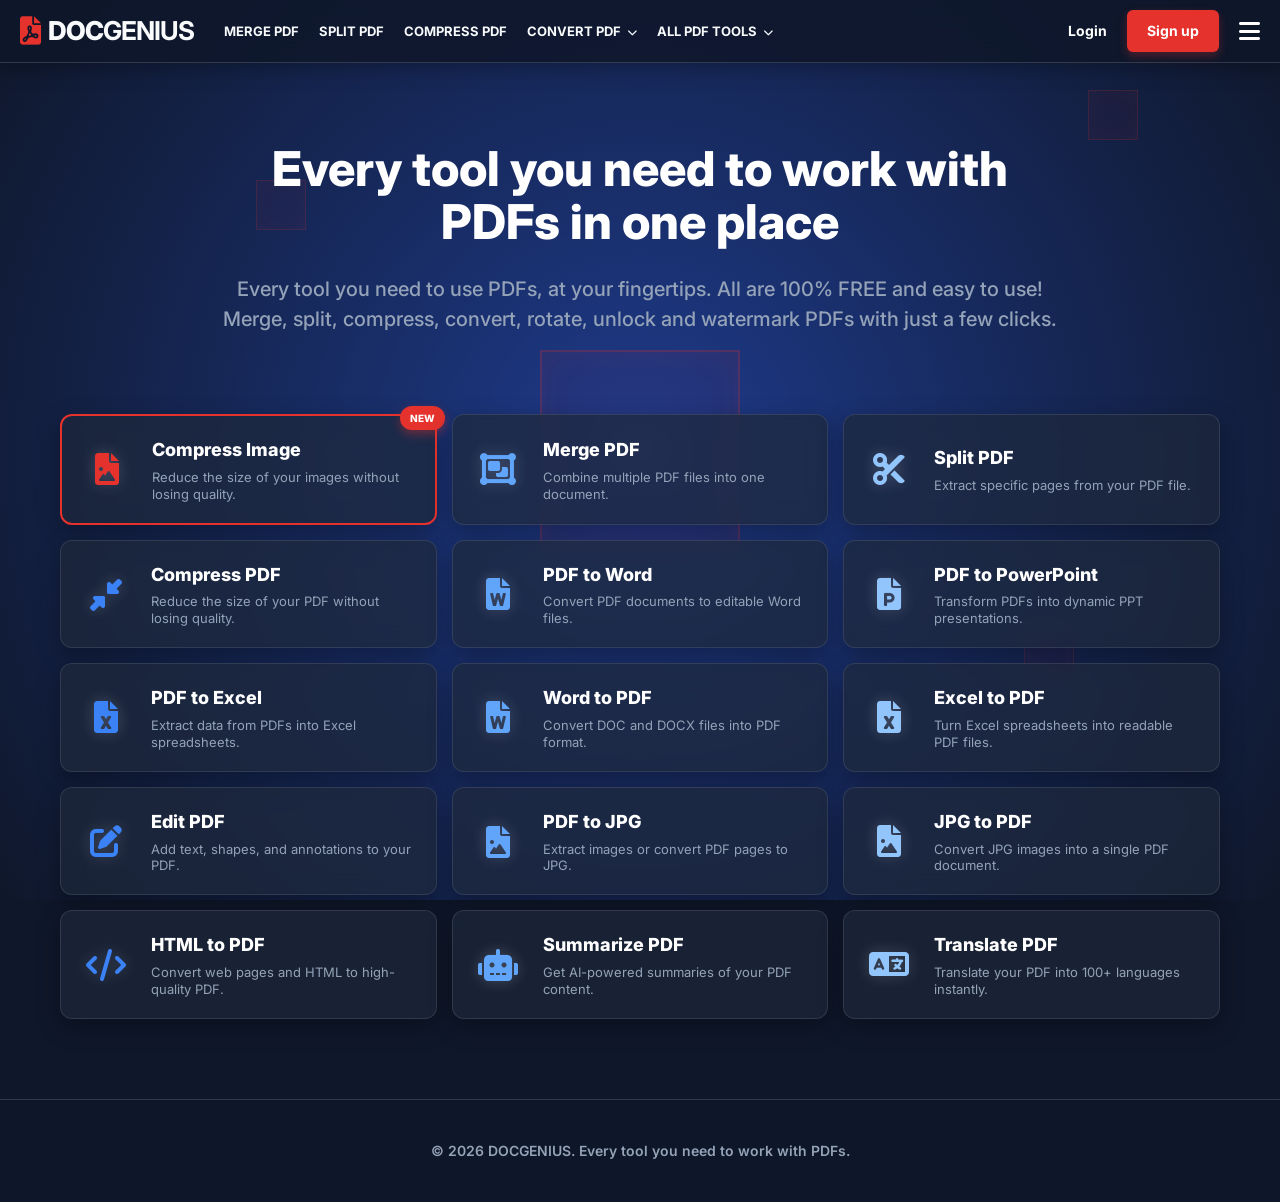
==== commit 38f3eac3: "Optimize website for mobile and tablets: Responsive grid, mobile nav, and touch-friendly UI" ====
--- a/Backend/src/main/resources/static/index.html
+++ b/Backend/src/main/resources/static/index.html
@@ -83,6 +83,7 @@
             <div class="nav-auth" id="navAuth">
                 <a href="#" class="btn-login">Login</a>
                 <a href="#" class="btn-signup">Sign up</a>
+                <i class="fas fa-bars mobile-menu-btn" id="mobileMenuBtn"></i>
             </div>
 
             <!-- User Profile (Hidden by default) -->
--- a/Backend/src/main/resources/static/style.css
+++ b/Backend/src/main/resources/static/style.css
@@ -672,6 +672,142 @@
     line-height: 1.5;
 }
 
+/* Mobile Responsive Optimization */
+@media (max-width: 1024px) {
+    .nav-menu {
+        display: none; /* Hide desktop menu on tablets/phones */
+    }
+    
+    .container {
+        grid-template-columns: repeat(auto-fill, minmax(240px, 1fr));
+        gap: 12px;
+        padding: 0 15px;
+    }
+    
+    .hero h1 {
+        font-size: 32px;
+    }
+    
+    .hero p {
+        font-size: 16px;
+        padding: 0 20px;
+    }
+
+    .edit-layout {
+        flex-direction: column;
+    }
+
+    .edit-pages-sidebar {
+        width: 100%;
+        height: 120px;
+        flex-direction: row;
+        border-right: none;
+        border-bottom: 1px solid #ddd;
+    }
+
+    .page-thumb {
+        width: 80px;
+        flex-shrink: 0;
+    }
+
+    .edit-layers-sidebar {
+        width: 100%;
+        height: 200px;
+        border-left: none;
+        border-top: 1px solid #ddd;
+    }
+}
+
+@media (max-width: 768px) {
+    .navbar {
+        height: 60px;
+    }
+
+    .hero {
+        padding: 60px 0 40px;
+    }
+
+    .hero h1 {
+        font-size: 28px;
+    }
+
+    .container {
+        grid-template-columns: 1fr; /* Single column on phones */
+    }
+
+    .card {
+        padding: 15px;
+    }
+
+    .preview-layout {
+        flex-direction: column;
+    }
+
+    .preview-sidebar {
+        width: 100%;
+        position: fixed;
+        bottom: 0;
+        left: 0;
+        height: auto;
+        padding: 15px;
+        border-radius: 20px 20px 0 0;
+        box-shadow: 0 -5px 20px rgba(0,0,0,0.2);
+    }
+
+    .sidebar-content {
+        display: none; /* Hide sidebar text on mobile to save space */
+    }
+
+    .btn-process {
+        width: 100%;
+        padding: 15px;
+        font-size: 16px;
+    }
+
+    .download-main-row {
+        flex-direction: column;
+        gap: 20px;
+    }
+
+    .btn-download-large {
+        width: 100%;
+        padding: 20px;
+        font-size: 24px;
+    }
+
+    .continue-grid {
+        grid-template-columns: 1fr;
+    }
+
+    /* Translation Sidebar Mobile */
+    .preview-sidebar {
+        z-index: 1002;
+    }
+}
+
+/* Hamburger Menu Toggle */
+.mobile-menu-btn {
+    display: none;
+    font-size: 24px;
+    color: #fff;
+    cursor: pointer;
+}
+
+@media (max-width: 1024px) {
+    .mobile-menu-btn {
+        display: block;
+    }
+    
+    .nav-auth {
+        gap: 10px;
+    }
+    
+    .btn-signup {
+        padding: 8px 15px;
+        font-size: 12px;
+    }
+}
+
 /* ... existing styles ... */
 
 .summary-header, .chat-header {
